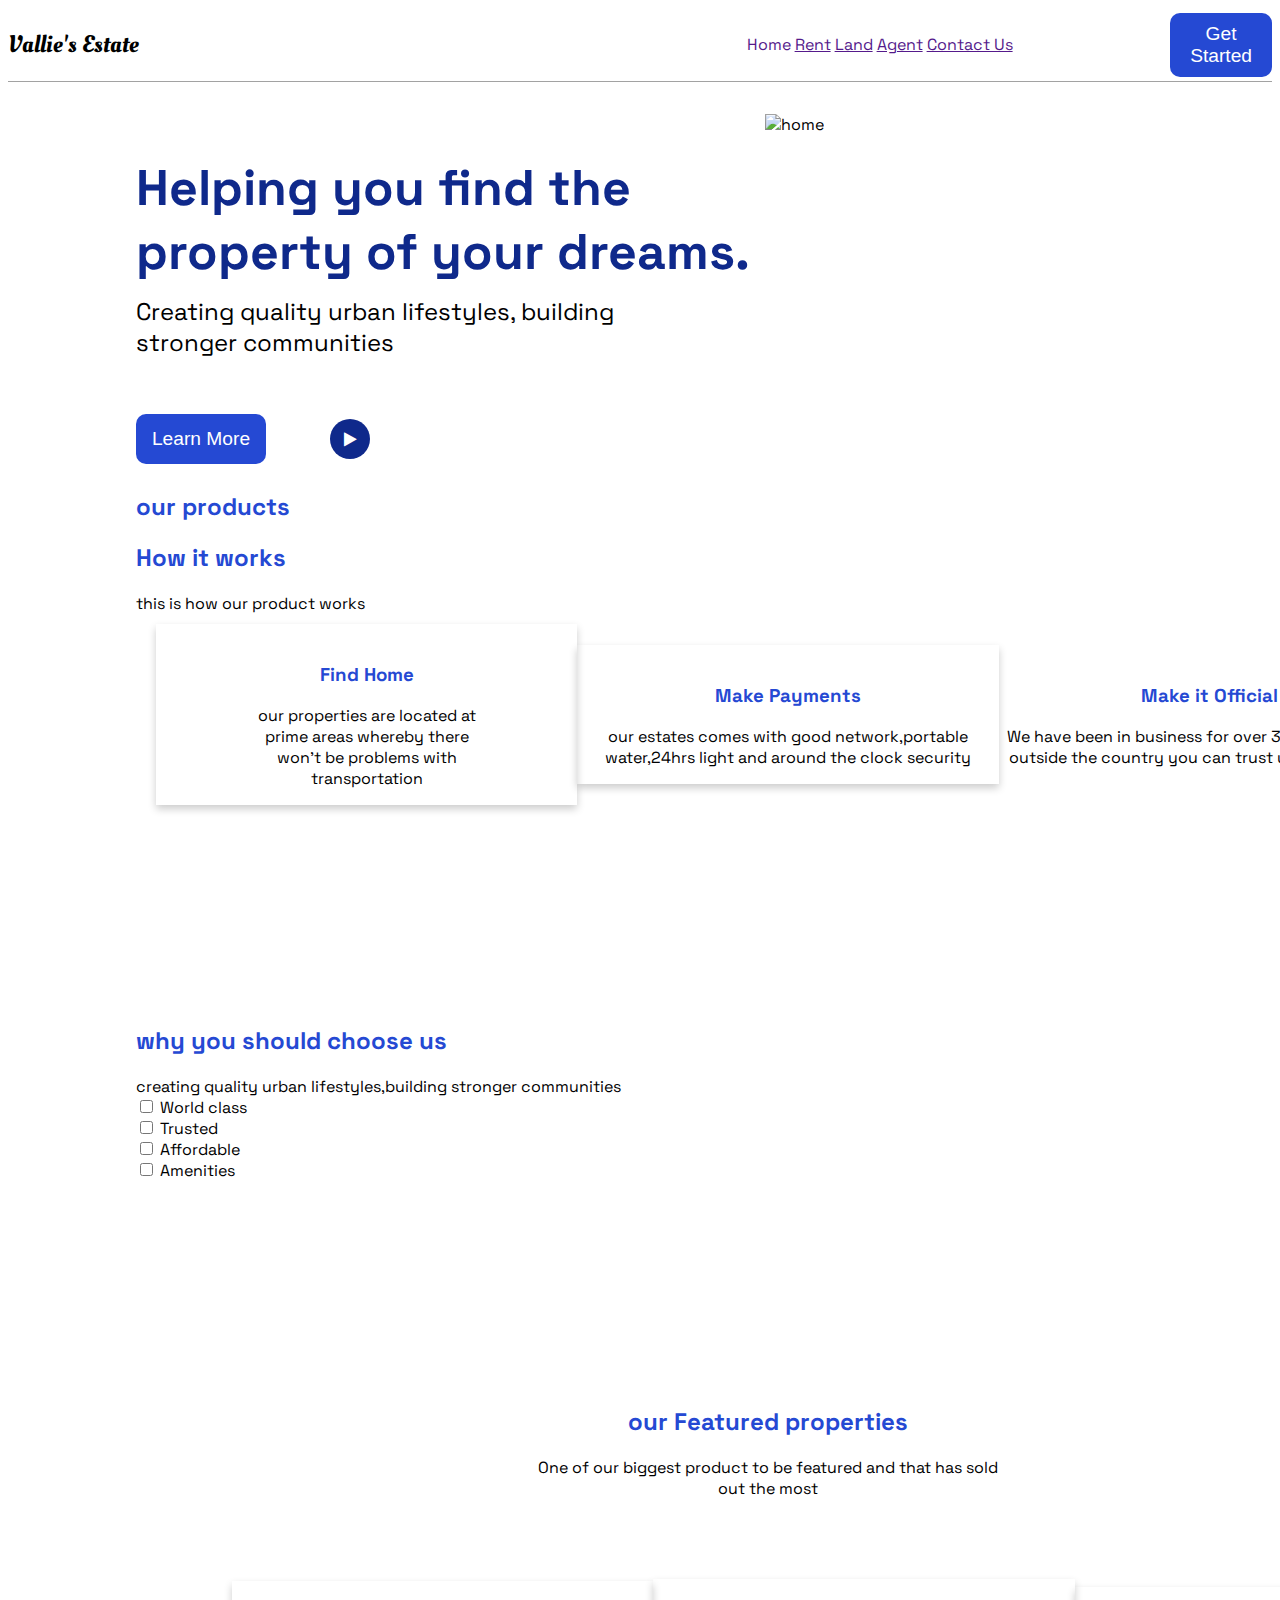
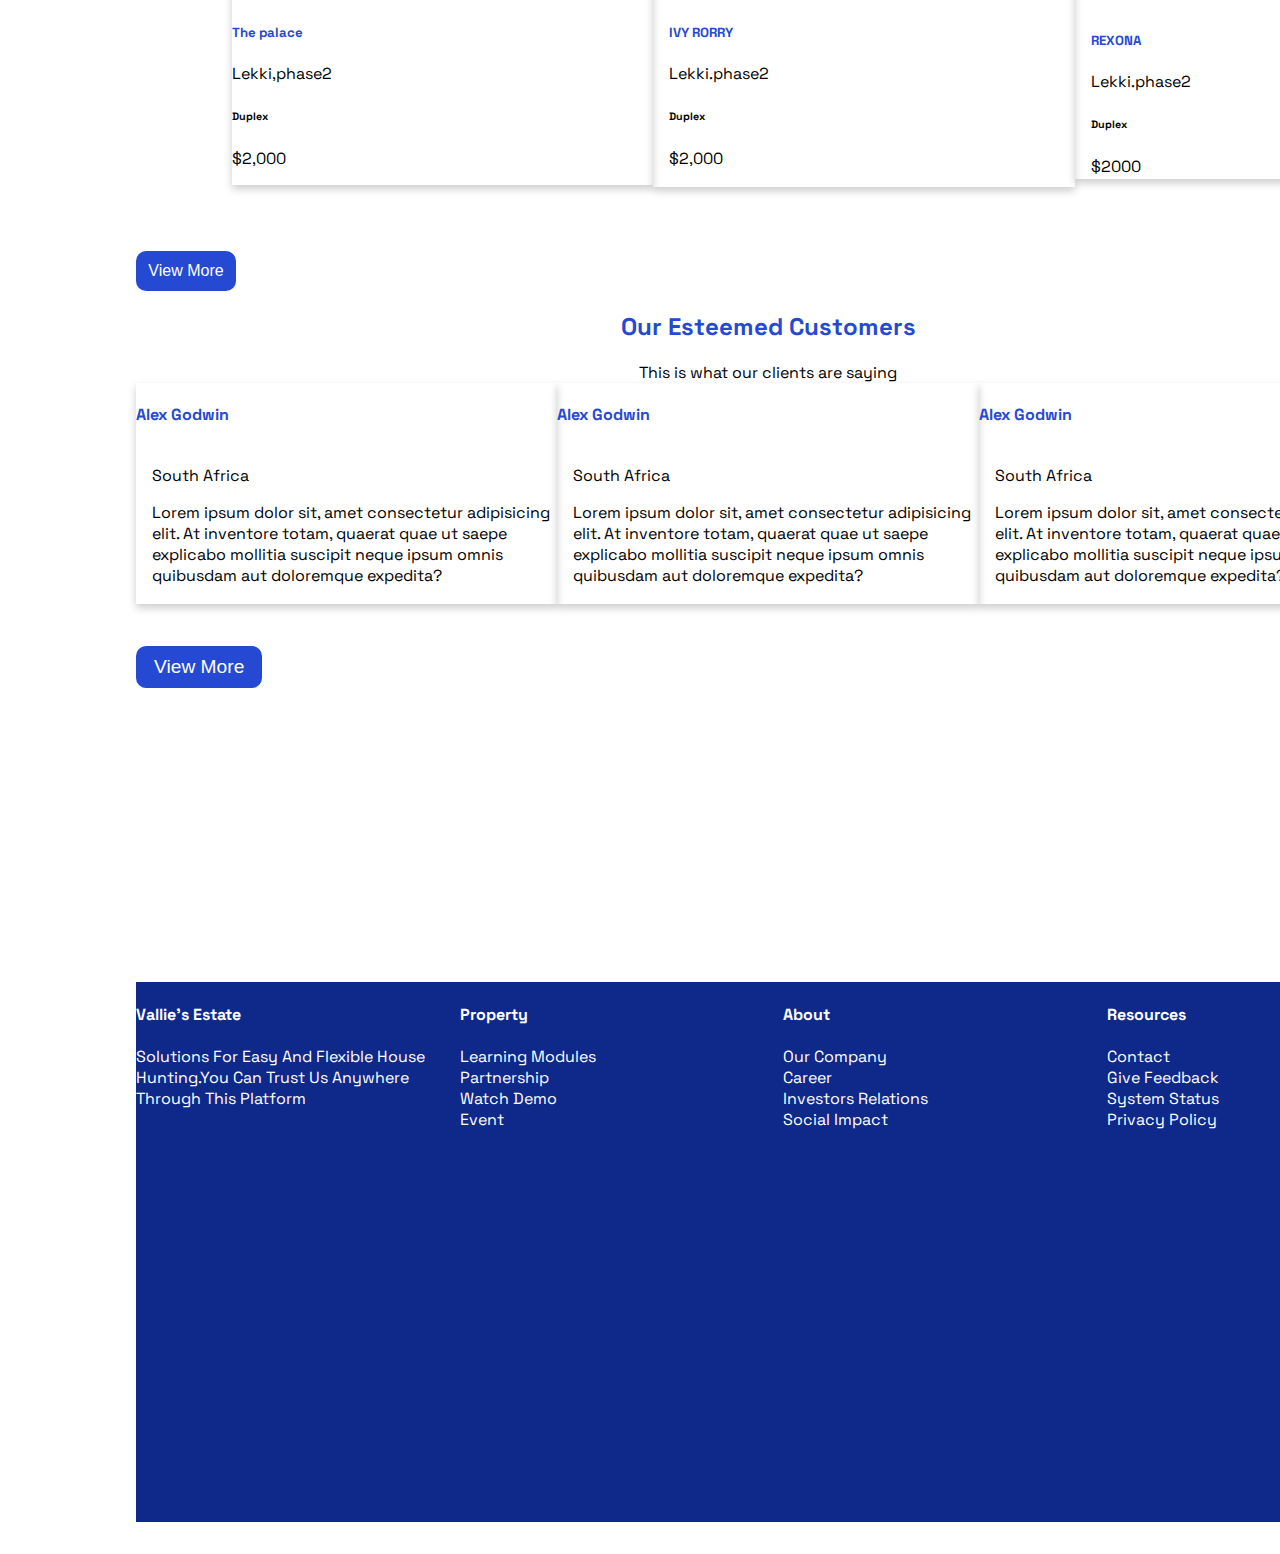
==== index.html @ 60480734 "add styling tags aand iimages" ====
<!DOCTYPE html>
<html lang="en">
<head>
    <link rel="stylesheet" href="vallie.css">
    <link href="https://fonts.googleapis.com/css2?family=Oleo+Script&family=Space+Grotesk:wght@300;400&display=swap" rel="stylesheet">
    <link rel="stylesheet" href="https://cdnjs.cloudflare.com/ajax/libs/font-awesome/4.7.0/css/font-awesome.min.css">
    <meta name="viewport" content="width=device-width, initial-scale=1.0">
    <meta http-equiv="X-UA-Compatible" content="IE=edge">
    <meta name="viewport" content="width=device-width, initial-scale=1.0">
    <title>vallie's estate</title>
</head>
<body>
    <div class="head">
        <div class="nav_bar">
            <div class="logo">vallie's estate</div>
            <div class="nav_links">
                <ul class="linking">
                    <li><a href="" class="links active"> home</a></li>
                    <li><a href="" class="links">rent</a></li>
                    <li><a href="" class="links">land</a></li>
                    <li><a href="" class="links">agent</a></li>
                    <li><a href="" class="links">contact us</a></li>
                </ul>
            </div>
            <button class="button_GS">Get started</button>
        </div>
        <div class="section">
            <div class="subsection1">
                <div class="subsection1contents">
                    <div class="subsection1contentsupper">
                        <div class="subsection1contentsupperleft">
                            <h2>Helping you find the property of your dreams.</h2>
                            <p>Creating quality urban lifestyles, building stronger communities</p>
                            <div class="iconz">
                                <button>learn more</button>
                                <div style="border-radius: 50%; background-color:#0F298B; height:40px; width:40px; display:flex; align-items:center; justify-content:center; color: white; margin-left: 4rem;"><i class="fa fa-play"></i></div>
                            </div>
                    </div>
                    <div class="subsection1contentsupperright">
                        <img src="./realestate/images/image 1.png" alt="home">
                    </div>
                    </div>
                    <div class="subsection1contentslower">
                    
                </div>
        <div class="section3">
            <div class="section3_ourp">
                <h2>our products</h2>
            </div>
            <div class="section3_cont">
                <h2>How it works</h2>
                this is how our product works
            </div>
            <div class="section3_img">
                <div class="section3img1cont_1">
                    <img src="./realestate/images/address mark.png" alt="">
                    <div class="container">
                        <h3>Find Home</h3>
                        <p>our properties are located at <br>
                            prime areas whereby there  <br> won't be problems with <br>
                            transportation </p>
                    </div>
                    
                </div>
                <div class="section3img1cont_1">
                    <img src="./realestate/images/Smart house.png" alt="">
                    <div class="container">
                        <h3>Make Payments</h3>
                        <p>our estates comes with good network,portable water,24hrs light and around the clock security</p>
                    </div>
                    
                </div>
                <div class="section3imgcont_2">
                    <img src="./realestate/images/Secure data protection with fingerprint and lock.png" alt="">
                    <div class="container2">
                        <h3>Make it Official</h3>
                        <p>We have been in business for over 32 years,for client outside the country you can trust us to deliver well.</p>
                    </div>
                    
                </div>
            </div>
        </div>
        <div class="section4">
            <div class="section4_container">
                <img src="./realestate/images/image 3.png" width="300" alt="" class="left">
                <p>
                    <h2>why you should choose us</h2>
                    creating quality urban lifestyles,building stronger communities <br>
                    <input type="checkbox" id="world_class" name="world_class" value="Bike">
                    <label for="world_class">World class</label><br>
                    <input type="checkbox" id="trusted" name="trusted" value="trusted">
                    <label for="trusted"> Trusted</label><br>
                    <input type="checkbox" id="Affordable" name="Affordable" value="Affordable">
                    <label for="affordable"> Affordable</label> <br>
                    <input type="checkbox" id="Amenities" name="Amenities" value="Amenities">
                    <label for="Amenities"> Amenities</label>
                </p>
            </div>
        </div>
        <div class="section5">
            <div class="section5_info">
                <h2>our Featured properties</h2>
                <p>One of our biggest product to be featured and that has sold <br> out the most</p>
            </div>
            <div class="secctor5">
                <div class="section5_img">
                    <div class="sec5_1_img">
                        <img src="./realestate/images/image 4.png" width="300" alt="">
                        <div class="places">
                            <h5>The palace</h5>
                            <p>Lekki,phase2</p>
                            <div>
                                <h6>Duplex</h6>
                                <p>$2,000</p>
                            </div>
                        </div>
                    </div>
                    <div class="sect5_2img">
                        <img src="./realestate/images/image 3.png" width="300" alt="">
                        <div class="place_2">
                            <h5>IVY RORRY</h5>
                            <p>Lekki.phase2</p>
                            <div>
                                <h6>Duplex</h6>
                                <p>$2,000</p>
                            </div>
                        </div>
                    </div>
                    <div class="sect5_3img">
                        <img src="./realestate/images/image 1.png"  width="300" alt="">
                        <div class="place_3">
                            <h5>REXONA</h5>
                            <p>Lekki.phase2</p>
                            <div>
                                <h6>Duplex</h6>
                                $2000
                            </div>
                        </div>
                    </div>
                </div>
            </div>
        </div>
        <button class="button">View more</button>
        <div class="section6">
            <div class="sec6header">
                <h2>Our Esteemed Customers</h2>
                This is what our clients are saying<br>
            </div>
            <div class="customer_review">
                <div class="alex">
                    <h4>Alex Godwin</h4>
                    <div class="country"><p>South Africa</p>
                        <p>Lorem ipsum dolor sit, amet consectetur adipisicing elit. At inventore totam, quaerat quae ut saepe explicabo mollitia suscipit neque ipsum omnis quibusdam aut doloremque expedita?</p>
                    </div>
                    
                </div>
                <div class="alex">
                    <h4>Alex Godwin</h4>
                    <div class="country"><p>South Africa</p>
                        <p>Lorem ipsum dolor sit, amet consectetur adipisicing elit. At inventore totam, quaerat quae ut saepe explicabo mollitia suscipit neque ipsum omnis quibusdam aut doloremque expedita?</p>
                    </div>
                </div>
                <div class="alex">
                    <h4>Alex Godwin</h4>
                    <div class="country"><p>South Africa</p>
                        <p>Lorem ipsum dolor sit, amet consectetur adipisicing elit. At inventore totam, quaerat quae ut saepe explicabo mollitia suscipit neque ipsum omnis quibusdam aut doloremque expedita?</p>
                    </div>
                </div>
            </div>
            <br>
            <br>
        </div>
        <button class="button254">View more</button>
        <br>
        <br>
        <div class="footer">
            <div class="footer_left">
                <h4>Vallie's Estate</h4>
                <p>solutions for easy and flexible house hunting.You can trust us anywhere through this platform</p>
            </div>
            <div class="footer_left">
                <h4>Property</h4>
                <li>learning modules</li>
                <li>Partnership</li>
                <li>Watch demo</li>
                <li>Event</li>
            
            </div>
            <div class="footer_left">
                <h4>About</h4>
                <li>Our company</li>
                <li>Career</li>
                <li>investors relations</li>
                <li>social impact</li>
            </div>
            <div class="footer_left">
                <h4>Resources</h4>
                <li>Contact</li>
                <li>Give feedback</li>
                <li>System status</li>
                <li>Privacy Policy</li>
                
            </div>
        </div>
    </div>
</body>
</html>
---- vallie.css ----
div{
    font-family: 'sans-serif','Space Grotesk';
    width: 100%;
}
.logo{
    display: inline;
    text-align: start;
    font-size: x-large;
    font-family: 'Oleo Script', 'sans-serif','space grotesk';
    text-transform: capitalize;
    width: 100%;
}
.head{
    height: 100%;
    width: 100%;
    font-family: 'Space Grotesk', sans-serif;
    justify-content: space-between;
}
h3,h2,h4,h5{
    color: #2549D3;
}

/* sections1 styles........................................................'''''''''''''''' */
.section1{
    display: flex;
    padding-right: 10%;
    flex-direction: column;
}
.section1_cont{
    flex-direction: column;
    width: 100%;
}
.section1254{
    display: flex;
    flex-direction: row;
    width: 100%;
    align-items: center;
    padding-top: 0%;
}
.help{
    flex-direction: column;
}

.section4{
    padding-top: 15%;
    padding-bottom: 15%;
}


.subsection1{
    height: 100vh;
}
.subsection1contents{
    width: 100%;
    display: flex;
    flex-direction: column;
    padding: 2rem 8rem;
}
.subsection1contentsupperleft{
    width: 99%;
}
.subsection1contentsupperleft>h2{
    font-size: 50px;
    color: #0F298B;
    margin-bottom: 2%;
}
.subsection1contentsupperleft>p{
    font-size: x-large;
    width: 90%;
    margin-top: 0%;
    margin-bottom: 10%;
}
.iconz{
    width: 100%;
    display: flex;
    height: 10%;
    align-items: center;
}
.iconz>button{
    margin: px;
    width: 130px;
    color: white;
    background-color: #2549D3;
    border-radius: 10px;
    height: 50px;
    border: none;
    font-size: larger;
    text-transform: capitalize;
}
.subsection1contentsupper{
    display: flex;
    width: 100%;
}
.subsection1contentsupperright>img{
    object-fit: contain;
    width: 100%;
}
a.link{
    text-decoration: none;
}
a.visited{
    text-decoration: none;

}
a.hover{
    text-decoration: none;

}
a.active{
    text-decoration: none;
}






.left{
    float: left;
    width: 40%;
}
.right{
    align-items: center;
    
}
.head_info{
    display: flex;
    flex-direction: column;
}


.p1{
    display: flex;
    flex-direction: column;
    padding-top: 0%;
    margin-top: 0%;
}


.section1_img{
    align-items: center;
}
.nav_links{
    /* display: inline; */
    text-align: center;
    

}
.linking{
    padding: 10px;
    display: inline-block;
    text-transform: capitalize;
    flex-direction: row;
    text-align: center;
}
.nav_links li{
    list-style-type: none;
    display: inline-block;
}
.nav_bar{
    flex-direction: row;
    display: flex;
    align-items: center;
    justify-content: space-around;
    width: 100%;
    border-bottom: 1px solid rgba(128, 128, 128, 0.733);
    
}
.button_GS{
    padding: 10px 20px;
}

button,#search_icon{
    width: 10%;
    text-transform: capitalize;
    font-size: larger;
    background-color: #2549D3;
    color: white;
    padding: 10px 0px ;
    border-radius: 10px;
    border: none;
}

.button_learn{
    float: left;
    width: 17%;
}

#iconz{
    color: #2549D3;
    display: flex;
    flex-direction: row;
    word-spacing: 10px;
    font-size: 50px;

}
#search_icon{
    padding: 20px 20px;
    width: 15%;
    background-color: #2549D3;
    color: ;
}

.button{
    float: right;
    background-color: #2549D3;
    height: 40px;
    width: 100px;
    color: white;
    font-size: medium;
    border-radius: 10px;
    border:none;
}


.section1254{
    float: right;
    width: 50%;
}

/* using card to group */
.section3img1cont_2{
    box-shadow: 0 4px 8px 0 rgba(0,0,0,0.2);
    transition: 0.3s;
}
.section3img1cont_2:hover{
    box-shadow:0 8px 16px 0 rgba(0,0,0,0.2);
}
.container2{
    box-shadow:;
}

.section3img1cont_1{
    box-shadow: 0 4px 8px 0 rgba(0,0,0,0.2) ;
    transition: 0.3s;
    width: 100%;
    height: 50%;
}
.section3img1cont_1:hover{
    box-shadow: 0 8px 16px 0 rgba(0,0,0,0.2);
}
.container{
    box-shadow:;

}

.sec5_1_img{
    box-shadow: 0 4px 8px 0 rgba(0,0,0,0.2);
    transition: 0.3s;
    width: 100%;
}

.sec5_1_img:hover{
    box-shadow: 0 8px 16px 0 rgba(0,0,0,0.2);
}

.places{
    padding: ;
}

/* using card in sect5 image 2 */
.sect5_2img{
    box-shadow: 0 4px 8px 0 rgba(0,0,0,0.2);
    transition: 00.3s;
    width: 100%;
}
.sect5_2img:hover{
    box-shadow:0 8px 16px 0 rgba(0,0,0,0.2) ;
}

.place_2{
    padding: 2px 16px;
}

/* using card in sect5 image3 */

.sect5_3img{
    box-shadow:0 4px 8px 0 rgba(0,0,0,0.2) ;
    transition: 00.3s;
    width: 100%;
}
.sec5_3img:hover{
    box-shadow:0 8px 16px 0 rgba(0,0,0,0.2) ;
}
.place_3{
    padding: 2px 16px;
}
/* using card */


.section_2{
    align-items: center;
}
.section3_img{
    padding: 10px 20px;
    text-align: center;
    display: flex;
    align-items: center;
}
.lekki{
    font-size: smaller;
}

.section5_info{
    text-align: center;
}
.section5_img{
    display: flex;
    padding: 4rem 6rem;
    align-items: center;

}
/* section6 styles  ................................................................................. */

.section6{
    display: flex;
    flex-direction: column;

}


.sec6header{
    text-align: center;

}

.button254{
    float: right;
    margin-bottom: 20%;
}


/* Customer reviews cards..................................................................................................... */
.customer_review{
    display: flex;
    flex-direction: row;
    
}
.alex{
    box-shadow:0 4px 8px 0 rgba(0,0,0,0.2) ;
    transition: 00.3s;
    width: 50%;
}
.alex:hover{
    box-shadow:0 8px 16px 0 rgba(0,0,0,0.2) ;
}
.country{
    padding: 2px 16px;

}


.footer li{
    list-style-type: none;
}
.footer{
    height: 60vh;
    background-color: #0F298B;
    display: grid;

    grid-template-columns: repeat(4, minmax(200px, 1fr));
    grid-gap:30px;
    color:white;
    text-transform: capitalize;
}
.footerstart>p{
    text-transform: none;
    width: 100%;
    font-family: 'Space Grotesk', sans-serif;
}
.footerstart>h2{
    font-family: 'Oleo Script', cursive !important;
}
.footer h4{
    color: white;
}
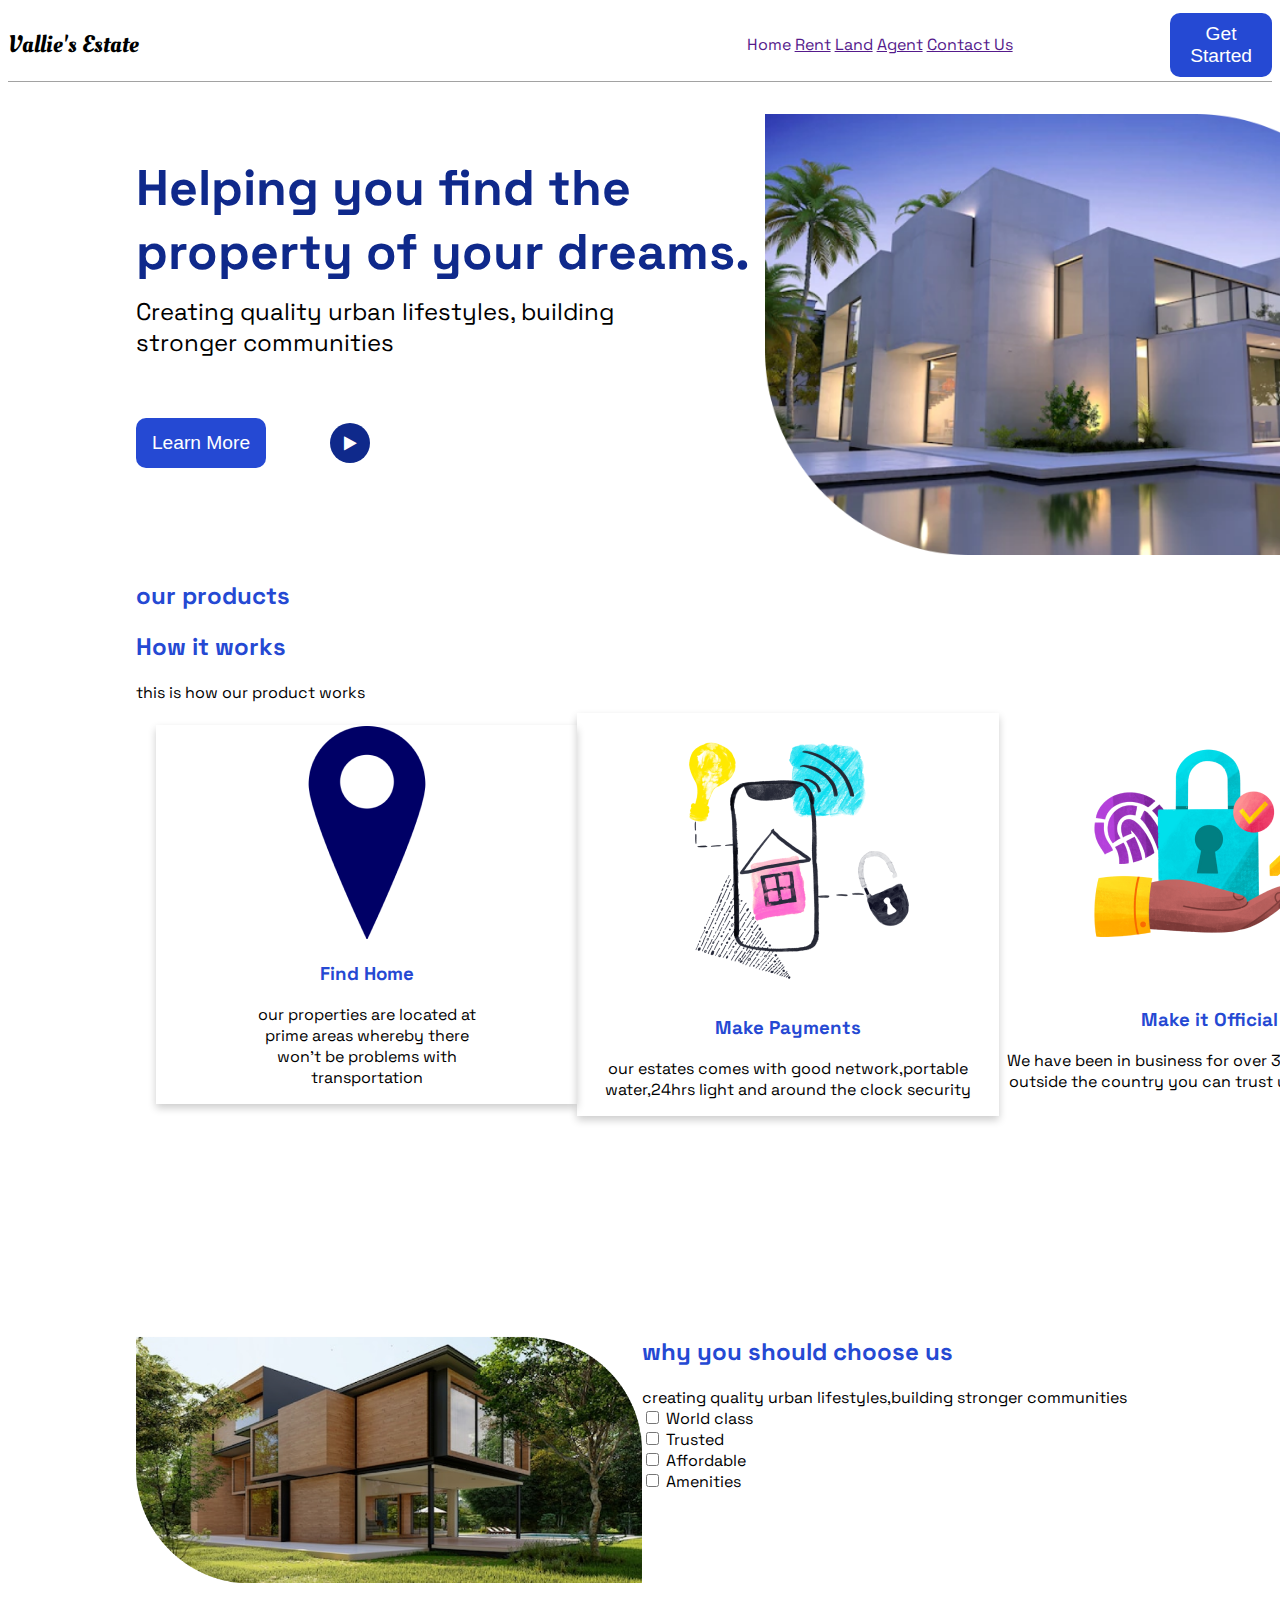
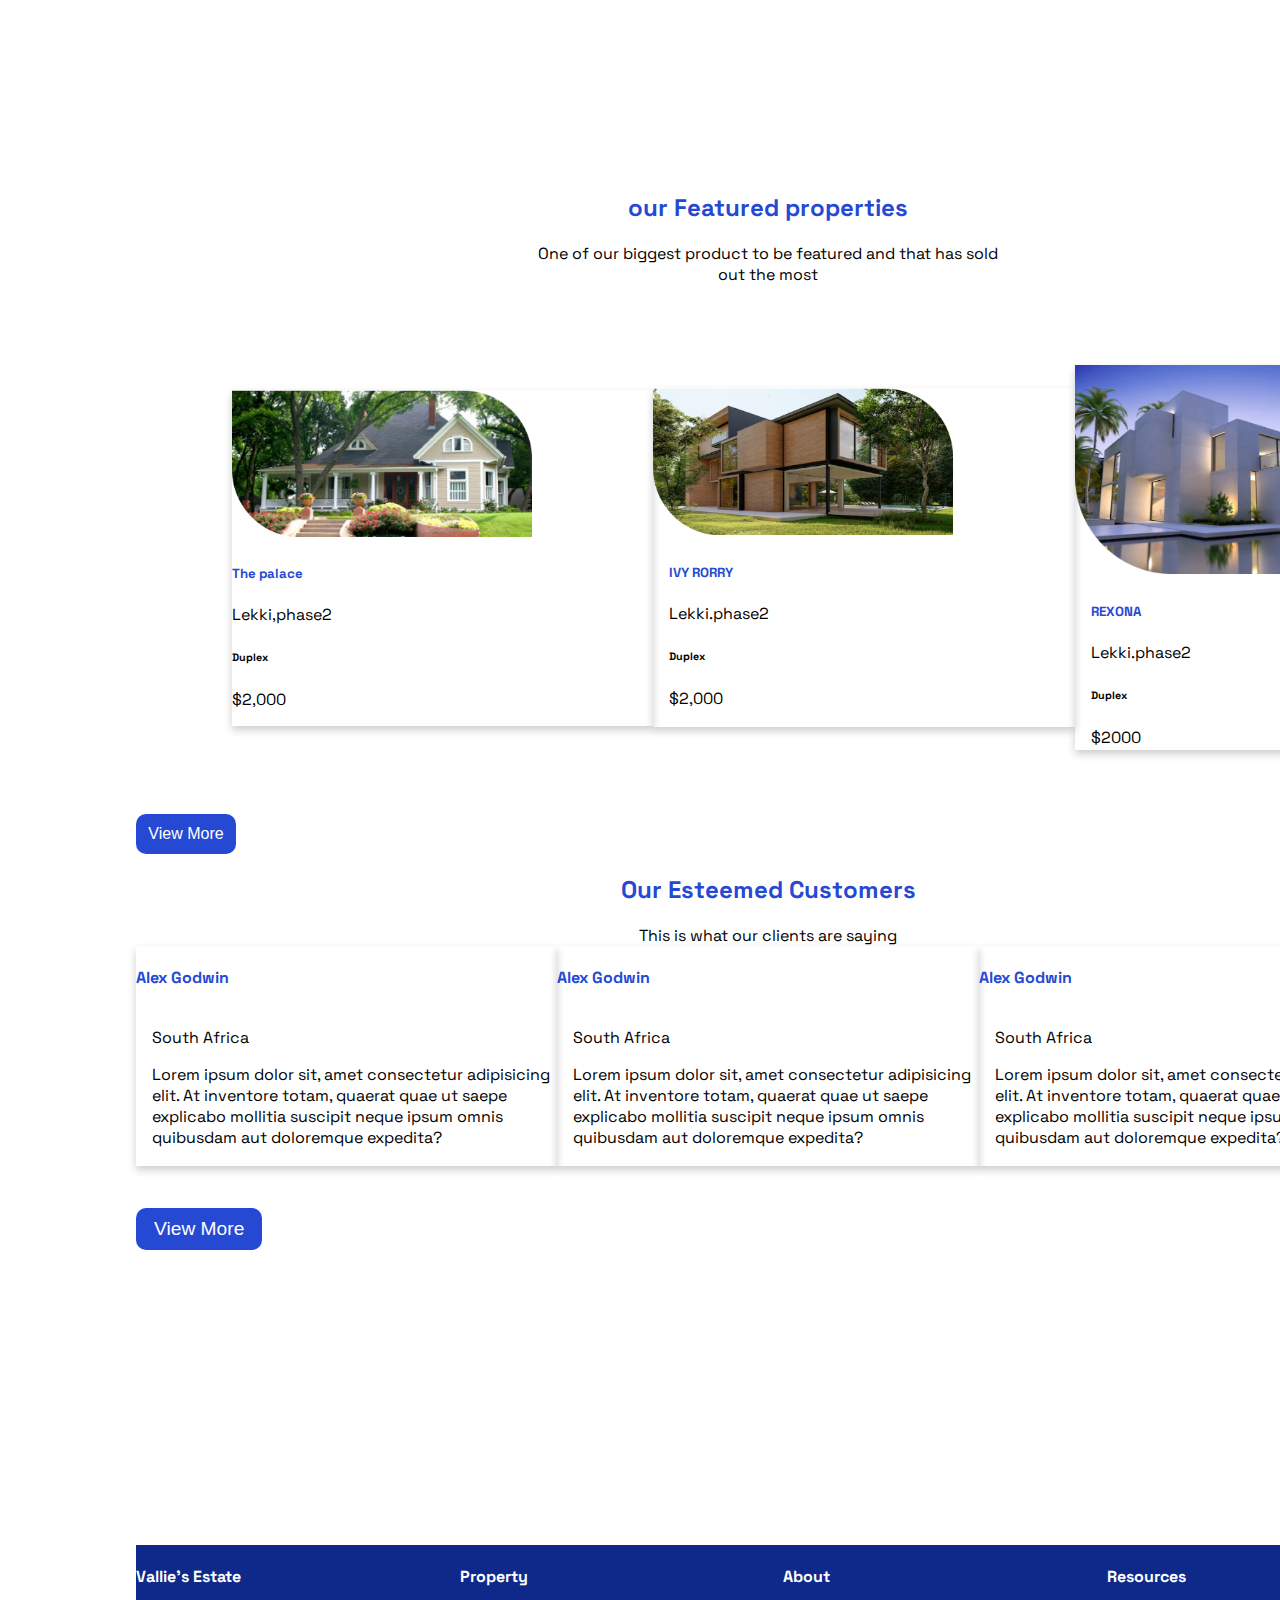
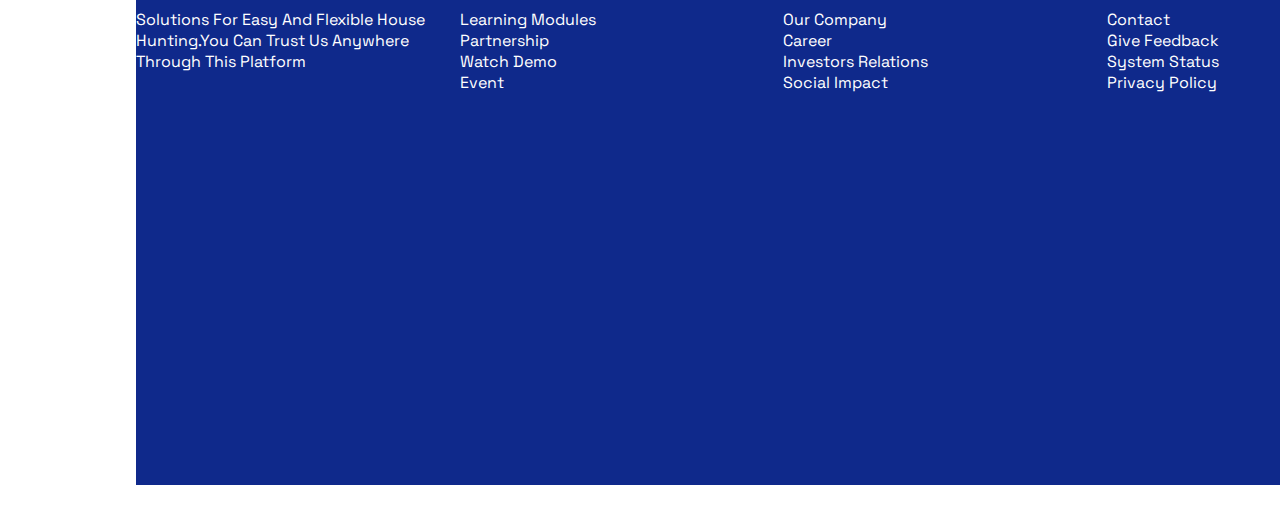
==== commit f04b6fda: "update code" ====
--- a/index.html
+++ b/index.html
@@ -1,7 +1,7 @@
 <!DOCTYPE html>
 <html lang="en">
 <head>
-    <link rel="stylesheet" href="vallie.css">
+    <link rel="stylesheet" href="style.css">
     <link href="https://fonts.googleapis.com/css2?family=Oleo+Script&family=Space+Grotesk:wght@300;400&display=swap" rel="stylesheet">
     <link rel="stylesheet" href="https://cdnjs.cloudflare.com/ajax/libs/font-awesome/4.7.0/css/font-awesome.min.css">
     <meta name="viewport" content="width=device-width, initial-scale=1.0">
@@ -37,7 +37,7 @@
                             </div>
                     </div>
                     <div class="subsection1contentsupperright">
-                        <img src="./realestate/images/image 1.png" alt="home">
+                        <img src="./image/image 1.png" alt="home">
                     </div>
                     </div>
                     <div class="subsection1contentslower">
@@ -53,7 +53,7 @@
             </div>
             <div class="section3_img">
                 <div class="section3img1cont_1">
-                    <img src="./realestate/images/address mark.png" alt="">
+                    <img src="./image/address mark.png" alt="">
                     <div class="container">
                         <h3>Find Home</h3>
                         <p>our properties are located at <br>
@@ -63,7 +63,7 @@
                     
                 </div>
                 <div class="section3img1cont_1">
-                    <img src="./realestate/images/Smart house.png" alt="">
+                    <img src="./image/Smart house.png" alt="">
                     <div class="container">
                         <h3>Make Payments</h3>
                         <p>our estates comes with good network,portable water,24hrs light and around the clock security</p>
@@ -71,7 +71,7 @@
                     
                 </div>
                 <div class="section3imgcont_2">
-                    <img src="./realestate/images/Secure data protection with fingerprint and lock.png" alt="">
+                    <img src="./image/Secure data protection with fingerprint and lock.png" alt="">
                     <div class="container2">
                         <h3>Make it Official</h3>
                         <p>We have been in business for over 32 years,for client outside the country you can trust us to deliver well.</p>
@@ -82,7 +82,7 @@
         </div>
         <div class="section4">
             <div class="section4_container">
-                <img src="./realestate/images/image 3.png" width="300" alt="" class="left">
+                <img src="./image/image 3.png" width="300" alt="" class="left">
                 <p>
                     <h2>why you should choose us</h2>
                     creating quality urban lifestyles,building stronger communities <br>
@@ -105,7 +105,7 @@
             <div class="secctor5">
                 <div class="section5_img">
                     <div class="sec5_1_img">
-                        <img src="./realestate/images/image 4.png" width="300" alt="">
+                        <img src="./image/image 4.png" width="300" alt="">
                         <div class="places">
                             <h5>The palace</h5>
                             <p>Lekki,phase2</p>
@@ -116,7 +116,7 @@
                         </div>
                     </div>
                     <div class="sect5_2img">
-                        <img src="./realestate/images/image 3.png" width="300" alt="">
+                        <img src="./image/image 3.png" width="300" alt="">
                         <div class="place_2">
                             <h5>IVY RORRY</h5>
                             <p>Lekki.phase2</p>
@@ -127,7 +127,7 @@
                         </div>
                     </div>
                     <div class="sect5_3img">
-                        <img src="./realestate/images/image 1.png"  width="300" alt="">
+                        <img src="./image/image 1.png"  width="300" alt="">
                         <div class="place_3">
                             <h5>REXONA</h5>
                             <p>Lekki.phase2</p>
--- a/style.css
+++ b/style.css
@@ -0,0 +1,368 @@
+div{
+    font-family: 'sans-serif','Space Grotesk';
+    width: 100%;
+}
+.logo{
+    display: inline;
+    text-align: start;
+    font-size: x-large;
+    font-family: 'Oleo Script', 'sans-serif','space grotesk';
+    text-transform: capitalize;
+    width: 100%;
+}
+.head{
+    height: 100%;
+    width: 100%;
+    font-family: 'Space Grotesk', sans-serif;
+    justify-content: space-between;
+}
+h3,h2,h4,h5{
+    color: #2549D3;
+}
+
+/* sections1 styles........................................................'''''''''''''''' */
+.section1{
+    display: flex;
+    padding-right: 10%;
+    flex-direction: column;
+}
+.section1_cont{
+    flex-direction: column;
+    width: 100%;
+}
+.section1254{
+    display: flex;
+    flex-direction: row;
+    width: 100%;
+    align-items: center;
+    padding-top: 0%;
+}
+.help{
+    flex-direction: column;
+}
+
+.section4{
+    padding-top: 15%;
+    padding-bottom: 15%;
+}
+
+
+.subsection1{
+    height: 100vh;
+}
+.subsection1contents{
+    width: 100%;
+    display: flex;
+    flex-direction: column;
+    padding: 2rem 8rem;
+}
+.subsection1contentsupperleft{
+    width: 99%;
+}
+.subsection1contentsupperleft>h2{
+    font-size: 50px;
+    color: #0F298B;
+    margin-bottom: 2%;
+}
+.subsection1contentsupperleft>p{
+    font-size: x-large;
+    width: 90%;
+    margin-top: 0%;
+    margin-bottom: 10%;
+}
+.iconz{
+    width: 100%;
+    display: flex;
+    height: 10%;
+    align-items: center;
+}
+.iconz>button{
+    margin: px;
+    width: 130px;
+    color: white;
+    background-color: #2549D3;
+    border-radius: 10px;
+    height: 50px;
+    border: none;
+    font-size: larger;
+    text-transform: capitalize;
+}
+.subsection1contentsupper{
+    display: flex;
+    width: 100%;
+}
+.subsection1contentsupperright>img{
+    object-fit: contain;
+    width: 100%;
+}
+a.link{
+    text-decoration: none;
+}
+a.visited{
+    text-decoration: none;
+
+}
+a.hover{
+    text-decoration: none;
+
+}
+a.active{
+    text-decoration: none;
+}
+
+
+
+
+
+
+.left{
+    float: left;
+    width: 40%;
+}
+.right{
+    align-items: center;
+    
+}
+.head_info{
+    display: flex;
+    flex-direction: column;
+}
+
+
+.p1{
+    display: flex;
+    flex-direction: column;
+    padding-top: 0%;
+    margin-top: 0%;
+}
+
+
+.section1_img{
+    align-items: center;
+}
+.nav_links{
+    /* display: inline; */
+    text-align: center;
+    
+
+}
+.linking{
+    padding: 10px;
+    display: inline-block;
+    text-transform: capitalize;
+    flex-direction: row;
+    text-align: center;
+}
+.nav_links li{
+    list-style-type: none;
+    display: inline-block;
+}
+.nav_bar{
+    flex-direction: row;
+    display: flex;
+    align-items: center;
+    justify-content: space-around;
+    width: 100%;
+    border-bottom: 1px solid rgba(128, 128, 128, 0.733);
+    
+}
+.button_GS{
+    padding: 10px 20px;
+}
+
+button,#search_icon{
+    width: 10%;
+    text-transform: capitalize;
+    font-size: larger;
+    background-color: #2549D3;
+    color: white;
+    padding: 10px 0px ;
+    border-radius: 10px;
+    border: none;
+}
+
+.button_learn{
+    float: left;
+    width: 17%;
+}
+
+#iconz{
+    color: #2549D3;
+    display: flex;
+    flex-direction: row;
+    word-spacing: 10px;
+    font-size: 50px;
+
+}
+#search_icon{
+    padding: 20px 20px;
+    width: 15%;
+    background-color: #2549D3;
+    
+}
+
+.button{
+    float: right;
+    background-color: #2549D3;
+    height: 40px;
+    width: 100px;
+    color: white;
+    font-size: medium;
+    border-radius: 10px;
+    border:none;
+}
+
+
+.section1254{
+    float: right;
+    width: 50%;
+}
+
+/* using card to group */
+.section3img1cont_2{
+    box-shadow: 0 4px 8px 0 rgba(0,0,0,0.2);
+    transition: 0.3s;
+}
+.section3img1cont_2:hover{
+    box-shadow:0 8px 16px 0 rgba(0,0,0,0.2);
+}
+
+
+.section3img1cont_1{
+    box-shadow: 0 4px 8px 0 rgba(0,0,0,0.2) ;
+    transition: 0.3s;
+    width: 100%;
+    height: 50%;
+}
+.section3img1cont_1:hover{
+    box-shadow: 0 8px 16px 0 rgba(0,0,0,0.2);
+}
+
+
+.sec5_1_img{
+    box-shadow: 0 4px 8px 0 rgba(0,0,0,0.2);
+    transition: 0.3s;
+    width: 100%;
+}
+
+.sec5_1_img:hover{
+    box-shadow: 0 8px 16px 0 rgba(0,0,0,0.2);
+}
+
+
+/* using card in sect5 image 2 */
+.sect5_2img{
+    box-shadow: 0 4px 8px 0 rgba(0,0,0,0.2);
+    transition: 00.3s;
+    width: 100%;
+}
+.sect5_2img:hover{
+    box-shadow:0 8px 16px 0 rgba(0,0,0,0.2) ;
+}
+
+.place_2{
+    padding: 2px 16px;
+}
+
+/* using card in sect5 image3 */
+
+.sect5_3img{
+    box-shadow:0 4px 8px 0 rgba(0,0,0,0.2) ;
+    transition: 00.3s;
+    width: 100%;
+}
+.sec5_3img:hover{
+    box-shadow:0 8px 16px 0 rgba(0,0,0,0.2) ;
+}
+.place_3{
+    padding: 2px 16px;
+}
+/* using card */
+
+
+.section_2{
+    align-items: center;
+}
+.section3_img{
+    padding: 10px 20px;
+    text-align: center;
+    display: flex;
+    align-items: center;
+}
+.lekki{
+    font-size: smaller;
+}
+
+.section5_info{
+    text-align: center;
+}
+.section5_img{
+    display: flex;
+    padding: 4rem 6rem;
+    align-items: center;
+
+}
+/* section6 styles  ................................................................................. */
+
+.section6{
+    display: flex;
+    flex-direction: column;
+
+}
+
+
+.sec6header{
+    text-align: center;
+
+}
+
+.button254{
+    float: right;
+    margin-bottom: 20%;
+}
+
+
+/* Customer reviews cards..................................................................................................... */
+.customer_review{
+    display: flex;
+    flex-direction: row;
+    
+}
+.alex{
+    box-shadow:0 4px 8px 0 rgba(0,0,0,0.2) ;
+    transition: 00.3s;
+    width: 50%;
+}
+.alex:hover{
+    box-shadow:0 8px 16px 0 rgba(0,0,0,0.2) ;
+}
+.country{
+    padding: 2px 16px;
+
+}
+
+
+.footer li{
+    list-style-type: none;
+}
+.footer{
+    height: 60vh;
+    background-color: #0F298B;
+    display: grid;
+    width: 100%;
+    grid-template-columns: repeat(4, minmax(200px, 1fr));
+    grid-gap:30px;
+    color:white;
+    text-transform: capitalize;
+}
+.footerstart>p{
+    text-transform: none;
+    width: 100%;
+    font-family: 'Space Grotesk', sans-serif;
+}
+.footerstart>h2{
+    font-family: 'Oleo Script', cursive !important;
+}
+.footer h4{
+    color: white;
+}